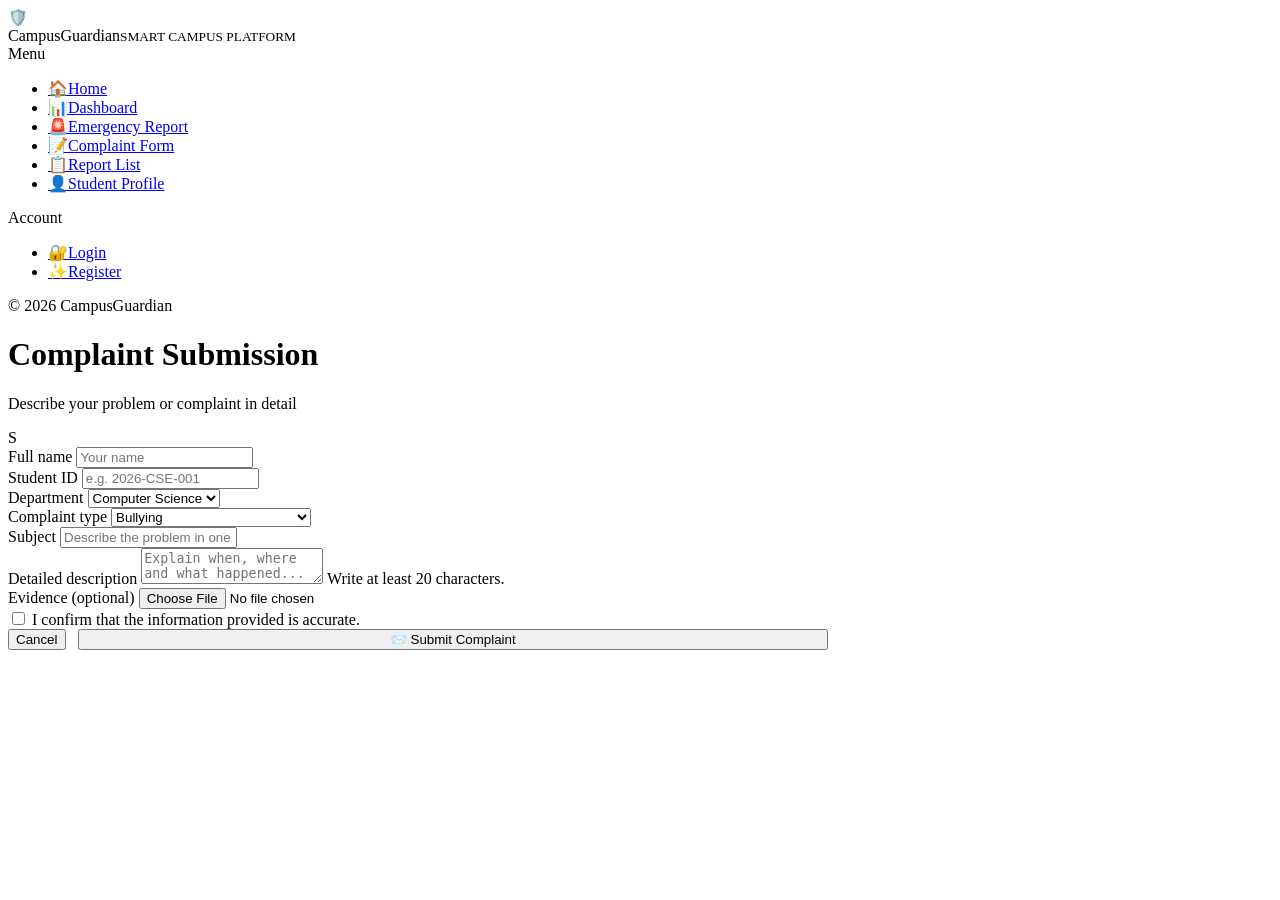
==== complaint.html @ 99ce3f6b "Upload complaint.html" ====
<!DOCTYPE html>
<html lang="en">
<head>
  <meta charset="UTF-8">
  <meta name="viewport" content="width=device-width, initial-scale=1.0">
  <title>Complaint Form | CampusGuardian</title>
  <link rel="stylesheet" href="css/style.css">
</head>
<body>
<div class="app">

  <aside class="sidebar">
    <div class="brand">
      <div class="brand-logo">🛡️</div>
      <div class="brand-name">CampusGuardian<small>SMART CAMPUS PLATFORM</small></div>
    </div>
    <div class="nav-label">Menu</div>
    <ul class="nav">
      <li><a href="index.html"><span class="ico">🏠</span>Home</a></li>
      <li><a href="dashboard.html"><span class="ico">📊</span>Dashboard</a></li>
      <li><a href="emergency.html"><span class="ico">🚨</span>Emergency Report</a></li>
      <li><a href="complaint.html" class="active"><span class="ico">📝</span>Complaint Form</a></li>
      <li><a href="reports.html"><span class="ico">📋</span>Report List</a></li>
      <li><a href="profile.html"><span class="ico">👤</span>Student Profile</a></li>
    </ul>
    <div class="nav-label">Account</div>
    <ul class="nav">
      <li><a href="login.html"><span class="ico">🔐</span>Login</a></li>
      <li><a href="register.html"><span class="ico">✨</span>Register</a></li>
    </ul>
    <div class="sidebar-footer">© 2026 CampusGuardian</div>
  </aside>

  <main class="main">
    <div class="topbar">
      <div>
        <h1>Complaint Submission</h1>
        <p>Describe your problem or complaint in detail</p>
      </div>
      <div class="actions">
        <div class="avatar">S</div>
      </div>
    </div>

    <div class="card" style="max-width:820px">
      <form onsubmit="return false;">
        <div class="form-row">
          <div class="form-group">
            <label>Full name</label>
            <input type="text" class="form-control" placeholder="Your name">
          </div>
          <div class="form-group">
            <label>Student ID</label>
            <input type="text" class="form-control" placeholder="e.g. 2026-CSE-001">
          </div>
        </div>

        <div class="form-row">
          <div class="form-group">
            <label>Department</label>
            <select class="form-control">
              <option>Computer Science</option>
              <option>Business</option>
              <option>Law</option>
              <option>Nursing</option>
            </select>
          </div>
          <div class="form-group">
            <label>Complaint type</label>
            <select class="form-control">
              <option>Bullying</option>
              <option>Vandalism</option>
              <option>Facilities (water/electricity/lab)</option>
              <option>Harassment</option>
              <option>Other</option>
            </select>
          </div>
        </div>

        <div class="form-group">
          <label>Subject</label>
          <input type="text" class="form-control" placeholder="Describe the problem in one line">
        </div>

        <div class="form-group">
          <label>Detailed description</label>
          <textarea class="form-control" placeholder="Explain when, where and what happened..."></textarea>
          <span class="hint">Write at least 20 characters.</span>
        </div>

        <div class="form-group">
          <label>Evidence (optional)</label>
          <input type="file" class="form-control">
        </div>

        <label class="check" style="margin-bottom:20px"><input type="checkbox"> I confirm that the information provided is accurate.</label>

        <div style="display:flex; gap:12px">
          <button type="reset" class="btn btn-ghost">Cancel</button>
          <button type="submit" class="btn btn-primary" style="flex:1">📨 Submit Complaint</button>
        </div>
      </form>
    </div>
  </main>
</div>
</body>
</html>
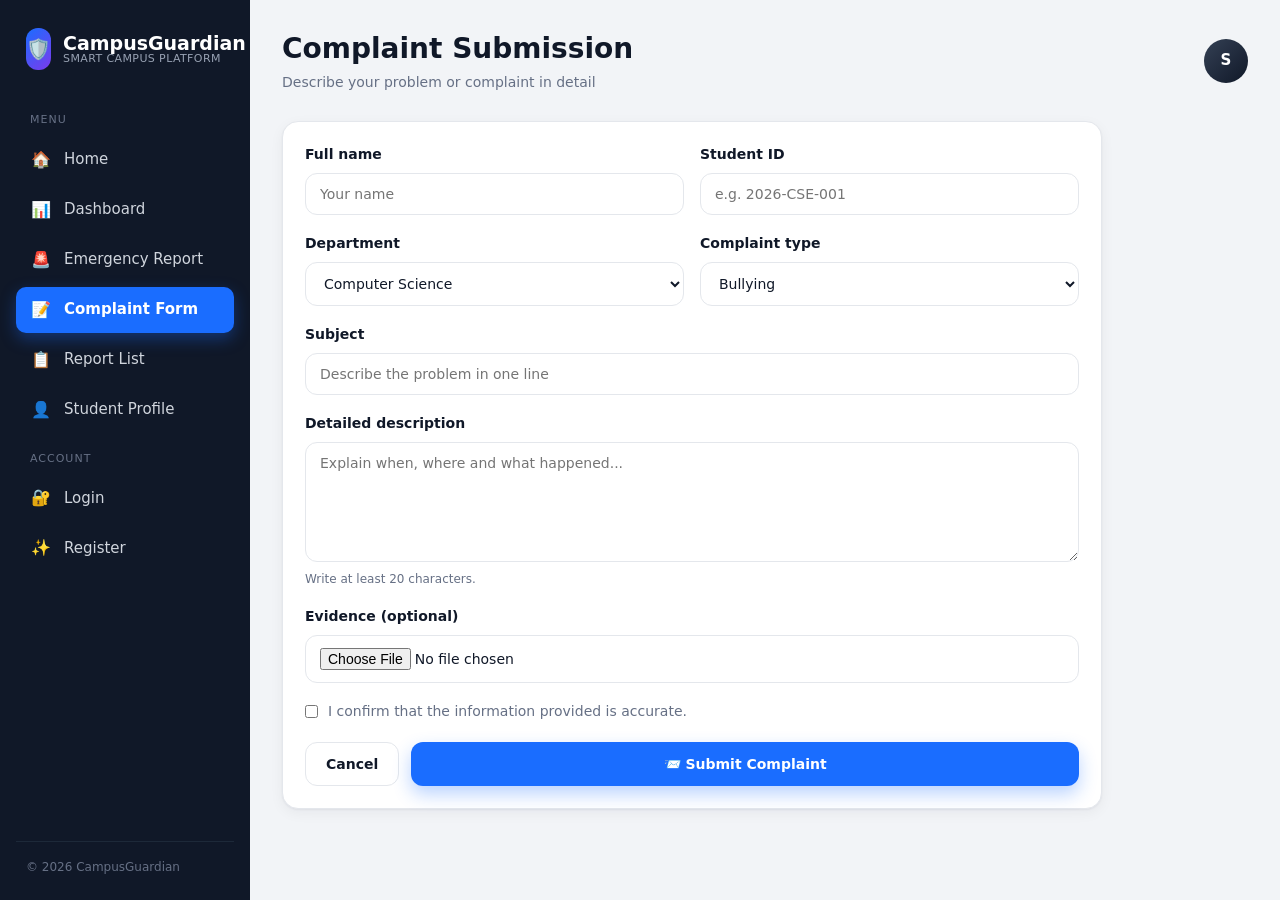
==== commit 0c31c1bf: "Add JavaScript: highlight current sidebar page" ====
--- a/complaint.html
+++ b/complaint.html
@@ -103,5 +103,6 @@
     </div>
   </main>
 </div>
+<script src="js/main.js"></script>
 </body>
 </html>
--- a/css/style.css
+++ b/css/style.css
@@ -0,0 +1,385 @@
+/* CampusGuardian - Static UI Stylesheet */
+
+:root {
+  --sidebar: #101828;
+  --sidebar-hover: #1d2939;
+  --primary: #1a6dff;
+  --primary-dark: #0f56d6;
+  --primary-soft: #e8f0ff;
+  --bg: #f2f4f7;
+  --card: #ffffff;
+  --text: #101828;
+  --muted: #667085;
+  --border: #e4e7ec;
+  --red: #e53935;
+  --red-soft: #fdecec;
+  --green: #16a34a;
+  --green-soft: #e8f8ee;
+  --yellow: #f5b800;
+  --yellow-soft: #fff7d6;
+  --radius: 16px;
+  --shadow: 0 1px 2px rgba(16, 24, 40, .05), 0 4px 14px rgba(16, 24, 40, .05);
+}
+
+* { box-sizing: border-box; margin: 0; padding: 0; }
+
+body {
+  font-family: 'Segoe UI', system-ui, -apple-system, sans-serif;
+  background: var(--bg);
+  color: var(--text);
+  font-size: 15px;
+  line-height: 1.5;
+}
+
+a { color: inherit; text-decoration: none; }
+button, input, select, textarea { font-family: inherit; font-size: 14px; }
+
+/* ---------- Layout ---------- */
+.app { display: flex; min-height: 100vh; }
+
+.sidebar {
+  width: 250px;
+  background: var(--sidebar);
+  color: #fff;
+  padding: 24px 16px;
+  position: fixed;
+  top: 0; bottom: 0; left: 0;
+  display: flex;
+  flex-direction: column;
+  overflow-y: auto;
+}
+
+.main {
+  margin-left: 250px;
+  flex: 1;
+  padding: 28px 32px;
+  min-width: 0;
+}
+
+/* ---------- Brand ---------- */
+.brand { display: flex; align-items: center; gap: 12px; padding: 4px 10px 24px; }
+.brand-logo {
+  width: 42px; height: 42px; border-radius: 12px;
+  background: linear-gradient(135deg, var(--primary), #7c3aed);
+  display: grid; place-items: center; font-size: 20px;
+}
+.brand-name { font-size: 19px; font-weight: 800; line-height: 1.1; }
+.brand-name small { display: block; font-size: 11px; font-weight: 500; color: #98a2b3; letter-spacing: .4px; }
+
+/* ---------- Sidebar nav ---------- */
+.nav-label {
+  font-size: 11px; text-transform: uppercase; letter-spacing: 1px;
+  color: #667085; padding: 18px 14px 8px;
+}
+.nav { list-style: none; display: flex; flex-direction: column; gap: 4px; }
+.nav a {
+  display: flex; align-items: center; gap: 12px;
+  padding: 11px 14px; border-radius: 10px;
+  color: #d0d5dd; font-weight: 500; transition: .2s;
+}
+.nav a:hover { background: var(--sidebar-hover); color: #fff; }
+.nav a.active {
+  background: var(--primary); color: #fff; font-weight: 600;
+  box-shadow: 0 6px 16px rgba(26, 109, 255, .35);
+}
+.nav .ico { width: 22px; text-align: center; font-size: 16px; }
+
+.sidebar-footer {
+  margin-top: auto; padding: 16px 10px 0;
+  font-size: 12px; color: #667085;
+  border-top: 1px solid var(--sidebar-hover);
+}
+
+/* ---------- Topbar ---------- */
+.topbar {
+  display: flex; align-items: center; justify-content: space-between;
+  gap: 16px; margin-bottom: 28px; flex-wrap: wrap;
+}
+.topbar h1 { font-size: 28px; font-weight: 800; }
+.topbar p { color: var(--muted); font-size: 14px; margin-top: 2px; }
+.topbar .actions { display: flex; align-items: center; gap: 12px; }
+
+.search {
+  display: flex; align-items: center; gap: 10px;
+  background: #fff; border: 1px solid var(--border);
+  border-radius: 12px; padding: 0 16px; height: 44px; width: 300px;
+  color: var(--muted);
+}
+.search input { border: 0; outline: 0; background: transparent; width: 100%; color: var(--text); }
+
+.icon-btn {
+  position: relative; width: 44px; height: 44px; border-radius: 12px;
+  background: #fff; border: 1px solid var(--border);
+  display: grid; place-items: center; font-size: 18px; cursor: pointer;
+}
+.icon-btn .dot {
+  position: absolute; top: 9px; right: 10px;
+  width: 9px; height: 9px; border-radius: 50%;
+  background: var(--red); border: 2px solid #fff;
+}
+
+.avatar {
+  width: 44px; height: 44px; border-radius: 50%;
+  background: linear-gradient(135deg, #344054, #101828);
+  color: #fff; display: grid; place-items: center;
+  font-weight: 700; font-size: 15px;
+}
+
+/* ---------- Grid helpers ---------- */
+.grid { display: grid; gap: 20px; }
+.grid-4 { grid-template-columns: repeat(4, 1fr); }
+.grid-3 { grid-template-columns: repeat(3, 1fr); }
+.grid-2 { grid-template-columns: 2fr 1fr; }
+.grid-2-even { grid-template-columns: 1fr 1fr; }
+.section { margin-top: 20px; }
+
+/* ---------- Card ---------- */
+.card {
+  background: var(--card); border: 1px solid var(--border);
+  border-radius: var(--radius); box-shadow: var(--shadow); padding: 22px;
+}
+.card-head {
+  display: flex; align-items: center; justify-content: space-between;
+  gap: 12px; margin-bottom: 16px;
+}
+.card-head h3 { font-size: 17px; font-weight: 700; }
+.card-head p { color: var(--muted); font-size: 13px; }
+.card-link { color: var(--primary); font-size: 13px; font-weight: 600; }
+
+/* ---------- Stat card ---------- */
+.stat-top { display: flex; align-items: center; justify-content: space-between; margin-bottom: 14px; }
+.stat-icon {
+  width: 44px; height: 44px; border-radius: 12px;
+  background: var(--primary-soft); display: grid; place-items: center; font-size: 20px;
+}
+.stat-label { color: var(--muted); font-size: 14px; font-weight: 500; }
+.stat-value { font-size: 30px; font-weight: 800; letter-spacing: -.5px; }
+.stat-foot { color: var(--muted); font-size: 13px; margin-top: 6px; }
+
+/* ---------- Pills & status ---------- */
+.pill {
+  display: inline-flex; align-items: center; gap: 4px;
+  padding: 4px 10px; border-radius: 999px;
+  font-size: 12px; font-weight: 700; border: 1px solid transparent;
+}
+.pill.up { color: var(--green); background: var(--green-soft); border-color: #bbf7d0; }
+.pill.down { color: var(--red); background: var(--red-soft); border-color: #fecaca; }
+.pill.info { color: var(--primary); background: var(--primary-soft); border-color: #bfdbfe; }
+
+.status { font-size: 12px; font-weight: 700; padding: 4px 10px; border-radius: 8px; white-space: nowrap; }
+.status.open { background: var(--red-soft); color: var(--red); }
+.status.progress { background: var(--yellow-soft); color: #9a6700; }
+.status.resolved { background: var(--green-soft); color: var(--green); }
+
+/* ---------- Buttons ---------- */
+.btn {
+  display: inline-flex; align-items: center; justify-content: center; gap: 8px;
+  height: 44px; padding: 0 20px; border-radius: 12px; border: 0;
+  font-weight: 700; cursor: pointer; transition: .2s; text-decoration: none;
+}
+.btn-primary { background: var(--primary); color: #fff; box-shadow: 0 8px 18px rgba(26, 109, 255, .3); }
+.btn-primary:hover { background: var(--primary-dark); }
+.btn-danger { background: var(--red); color: #fff; box-shadow: 0 8px 18px rgba(229, 57, 53, .3); }
+.btn-danger:hover { background: #c62828; }
+.btn-ghost { background: #fff; color: var(--text); border: 1px solid var(--border); }
+.btn-block { width: 100%; }
+
+/* ---------- Bar chart (CSS only) ---------- */
+.bars { display: flex; align-items: flex-end; justify-content: space-between; gap: 12px; height: 230px; padding-top: 10px; }
+.bar-group { flex: 1; display: flex; flex-direction: column; align-items: center; gap: 8px; height: 100%; justify-content: flex-end; }
+.bar-wrap { display: flex; align-items: flex-end; gap: 6px; height: 100%; }
+.bar { width: 14px; border-radius: 8px; }
+.bar.blue { background: var(--primary); }
+.bar.green { background: var(--green); }
+.bar-day { font-size: 12px; color: var(--muted); }
+.bar-day.active { color: var(--primary); font-weight: 700; }
+
+/* ---------- Donut (CSS only) ---------- */
+.donut-wrap { display: flex; align-items: center; gap: 28px; flex-wrap: wrap; }
+.donut {
+  width: 180px; height: 180px; border-radius: 50%; flex-shrink: 0;
+  display: grid; place-items: center;
+}
+.donut-inner {
+  width: 120px; height: 120px; border-radius: 50%; background: #fff;
+  display: grid; place-items: center; text-align: center;
+}
+.donut-inner b { font-size: 24px; display: block; }
+.donut-inner span { font-size: 12px; color: var(--muted); }
+.legend { display: flex; flex-direction: column; gap: 12px; flex: 1; min-width: 160px; }
+.legend-item { display: flex; align-items: center; justify-content: space-between; font-size: 14px; }
+.legend-item .l { display: flex; align-items: center; gap: 10px; }
+.dot-color { width: 10px; height: 10px; border-radius: 50%; }
+
+/* ---------- Lists ---------- */
+.list { display: flex; flex-direction: column; }
+.list-item {
+  display: flex; align-items: center; justify-content: space-between; gap: 14px;
+  padding: 14px 0; border-bottom: 1px solid var(--border);
+}
+.list-item:last-child { border-bottom: 0; }
+.list-main { display: flex; align-items: center; gap: 12px; min-width: 0; }
+.list-icon {
+  width: 40px; height: 40px; border-radius: 12px; flex-shrink: 0;
+  display: grid; place-items: center; font-size: 18px;
+}
+.list-title { font-weight: 600; }
+.list-sub { color: var(--muted); font-size: 13px; }
+.muted-time { color: var(--muted); font-size: 12px; white-space: nowrap; }
+
+/* ---------- Table ---------- */
+.table-wrap { overflow-x: auto; }
+.table { width: 100%; border-collapse: collapse; }
+.table th {
+  text-align: left; font-size: 12px; text-transform: uppercase; letter-spacing: .5px;
+  color: var(--muted); padding: 12px 14px; background: #f9fafb; border-bottom: 1px solid var(--border);
+}
+.table td { padding: 14px; border-bottom: 1px solid var(--border); font-size: 14px; }
+.table tr:last-child td { border-bottom: 0; }
+
+/* ---------- Forms ---------- */
+.form-group { display: flex; flex-direction: column; gap: 8px; margin-bottom: 18px; }
+.form-group label { font-weight: 600; font-size: 14px; }
+.form-control {
+  width: 100%; padding: 12px 14px; border-radius: 12px;
+  border: 1px solid var(--border); background: #fff; outline: none; color: var(--text);
+}
+.form-control:focus { border-color: var(--primary); box-shadow: 0 0 0 4px var(--primary-soft); }
+textarea.form-control { min-height: 120px; resize: vertical; }
+.form-row { display: grid; grid-template-columns: 1fr 1fr; gap: 16px; }
+.hint { color: var(--muted); font-size: 12px; }
+.check { display: flex; align-items: center; gap: 10px; font-size: 14px; color: var(--muted); }
+
+/* ---------- Emergency ---------- */
+.emergency-hero {
+  background: linear-gradient(135deg, #e53935, #b71c1c);
+  color: #fff; border-radius: var(--radius); padding: 28px;
+  display: flex; align-items: center; justify-content: space-between; gap: 20px;
+  box-shadow: 0 14px 30px rgba(229, 57, 53, .3);
+}
+.emergency-hero h2 { font-size: 24px; font-weight: 800; }
+.emergency-hero p { opacity: .9; margin-top: 4px; }
+.bell-big { font-size: 64px; }
+
+.type-grid { display: grid; grid-template-columns: repeat(3, 1fr); gap: 14px; }
+.type-card {
+  border: 1px solid var(--border); border-radius: 14px; padding: 18px;
+  background: #fff; cursor: pointer; text-align: left; transition: .2s;
+}
+.type-card:hover { border-color: var(--primary); }
+.type-card.selected { border: 2px solid var(--primary); background: var(--primary-soft); }
+.type-card .t-icon { font-size: 26px; margin-bottom: 8px; }
+.type-card b { display: block; font-size: 15px; }
+.type-card span { color: var(--muted); font-size: 13px; }
+
+/* ---------- Profile ---------- */
+.profile-head { display: flex; align-items: center; gap: 18px; }
+.profile-head .avatar { width: 72px; height: 72px; font-size: 24px; }
+.profile-head h2 { font-size: 22px; }
+.info-row { display: flex; justify-content: space-between; padding: 12px 0; border-bottom: 1px solid var(--border); font-size: 14px; }
+.info-row:last-child { border-bottom: 0; }
+.info-row span { color: var(--muted); }
+
+/* ---------- Auth pages ---------- */
+.auth-page {
+  min-height: 100vh; display: grid; place-items: center; padding: 32px;
+  background: linear-gradient(135deg, #101828 0%, #1a6dff 100%);
+}
+.auth-card {
+  background: #fff; border-radius: 20px; padding: 36px;
+  width: 100%; max-width: 440px; box-shadow: 0 20px 50px rgba(0, 0, 0, .2);
+}
+.auth-brand { display: flex; align-items: center; gap: 12px; margin-bottom: 22px; }
+.auth-card h2 { font-size: 26px; font-weight: 800; margin-bottom: 4px; }
+.auth-card > p { color: var(--muted); margin-bottom: 26px; font-size: 14px; }
+.auth-foot { text-align: center; font-size: 14px; color: var(--muted); margin-top: 16px; }
+.auth-foot a { color: var(--primary); font-weight: 700; }
+
+/* ---------- Home: safety panels ---------- */
+.safety-grid { display: grid; grid-template-columns: repeat(3, 1fr); gap: 20px; }
+.panic-btn {
+  background: var(--red); color: #fff; border: 0; border-radius: 12px;
+  padding: 0 18px; height: 44px; font-weight: 700; cursor: pointer;
+  display: inline-flex; align-items: center; gap: 8px;
+  box-shadow: 0 8px 18px rgba(229, 57, 53, .3);
+}
+.map-placeholder {
+  height: 160px; border-radius: 12px; margin-top: 14px;
+  background: repeating-linear-gradient(45deg, #eef4ff, #eef4ff 12px, #f8fbff 12px, #f8fbff 24px);
+  display: grid; place-items: center; font-size: 42px; color: var(--primary);
+}
+/* ---------- 3D campus illustration (CSS only) ---------- */
+.campus-3d {
+  position: relative; height: 300px; margin-top: 14px; border-radius: 14px;
+  background: linear-gradient(180deg, #dbeafe 0%, #f5f9ff 100%);
+  perspective: 800px; overflow: hidden;
+  display: grid; place-items: center;
+}
+.campus-title {
+  position: absolute; top: 12px; left: 14px; z-index: 2;
+  font-size: 13px; font-weight: 700; color: var(--text);
+  background: rgba(255, 255, 255, .85); padding: 4px 10px; border-radius: 8px;
+}
+.campus-plane {
+  position: relative; width: 300px; height: 220px;
+  transform: rotateX(55deg) rotateZ(-35deg);
+  transform-style: preserve-3d;
+  transition: transform .6s ease;
+}
+.campus-plane:hover { transform: rotateX(45deg) rotateZ(-25deg); }
+
+.campus-ground {
+  position: absolute; inset: 0; border-radius: 16px;
+  background: #cfe9cf;
+  box-shadow: 0 6px 0 #9cc79c, 0 12px 0 #7fb07f;
+}
+.campus-road { position: absolute; background: #d9dde3; border-radius: 4px; }
+.road-h { left: 0; right: 0; top: 100px; height: 14px; }
+.road-v { top: 0; bottom: 0; left: 140px; width: 14px; }
+
+/* buildings: flat roof tile + stacked box-shadow walls = 3D height */
+.b {
+  position: absolute; border-radius: 3px; background: var(--roof);
+  box-shadow:
+    0 2px 0 var(--wall), 0 4px 0 var(--wall), 0 6px 0 var(--wall),
+    0 8px 0 var(--wall), 0 10px 0 var(--wall), 0 12px 0 var(--wall-dark),
+    0 14px 0 var(--wall-dark), 0 16px 0 var(--wall-dark);
+}
+.academic { left: 30px;  top: 30px;  width: 90px; height: 60px; --roof: #ffffff; --wall: #d6dbe3; --wall-dark: #aeb6c2; }
+.library  { left: 170px; top: 25px;  width: 70px; height: 50px; --roof: #ffe2b8; --wall: #f2b97a; --wall-dark: #d99a55; }
+.admin    { left: 30px;  top: 130px; width: 70px; height: 60px; --roof: #cfe0ff; --wall: #8fb3f0; --wall-dark: #6b93d6; }
+.hostel   { left: 180px; top: 150px; width: 90px; height: 50px; --roof: #ffd6e0; --wall: #f3a6b8; --wall-dark: #d97e93; }
+.medical  { left: 255px; top: 25px;  width: 40px; height: 50px; --roof: #ffd4d4; --wall: #f08a8a; --wall-dark: #d36262; }
+
+/* trees */
+.tree {
+  position: absolute; width: 14px; height: 14px; border-radius: 50%;
+  background: #5fb36a;
+  box-shadow: 0 3px 0 #3e8a4c, 0 5px 0 #2f6e3b;
+}
+
+/* main gate */
+.gate {
+  position: absolute; left: 120px; top: 212px; width: 44px; height: 8px;
+  background: #334155; border-radius: 3px;
+}
+
+.campus-legend { display: flex; flex-wrap: wrap; gap: 8px; margin-top: 14px; }
+.campus-legend span {
+  font-size: 12px; font-weight: 600; padding: 6px 10px;
+  border-radius: 999px; background: var(--primary-soft); color: var(--primary);
+}
+
+/* ---------- Responsive ---------- */
+@media (max-width: 1100px) {
+  .grid-4 { grid-template-columns: repeat(2, 1fr); }
+  .grid-3, .grid-2, .grid-2-even, .safety-grid { grid-template-columns: 1fr; }
+  .type-grid { grid-template-columns: repeat(2, 1fr); }
+}
+@media (max-width: 760px) {
+  .sidebar { position: static; width: 100%; }
+  .main { margin-left: 0; padding: 20px; }
+  .app { flex-direction: column; }
+  .grid-4, .form-row, .type-grid { grid-template-columns: 1fr; }
+  .search { width: 100%; }
+}
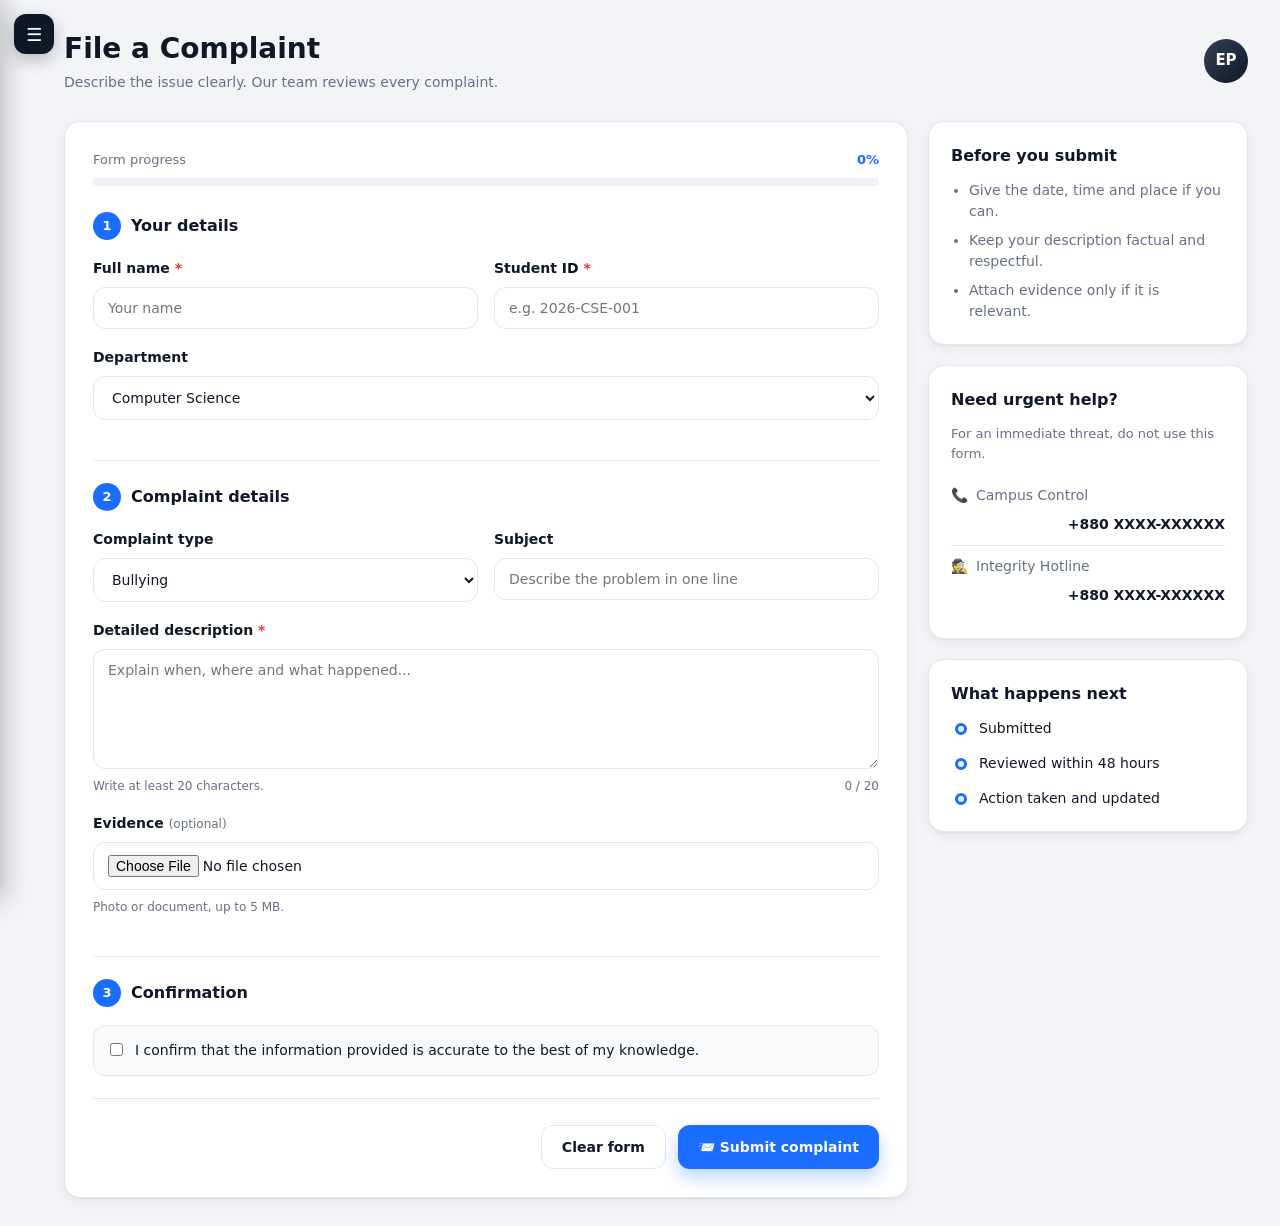
==== commit 70604d19: "update complain.html" ====
--- a/complaint.html
+++ b/complaint.html
@@ -34,72 +34,135 @@
   <main class="main">
     <div class="topbar">
       <div>
-        <h1>Complaint Submission</h1>
-        <p>Describe your problem or complaint in detail</p>
+        <h1>File a Complaint</h1>
+        <p>Describe the issue clearly. Our team reviews every complaint.</p>
       </div>
       <div class="actions">
-        <div class="avatar">S</div>
+        <div class="avatar">EP</div>
       </div>
     </div>
 
-    <div class="card" style="max-width:820px">
-      <form onsubmit="return false;">
-        <div class="form-row">
-          <div class="form-group">
-            <label>Full name</label>
-            <input type="text" class="form-control" placeholder="Your name">
+    <div class="complaint-layout">
+
+      <!-- Left: form -->
+      <div class="card">
+        <!-- Progress -->
+        <div class="progress-wrap">
+          <div class="progress-head">
+            <span>Form progress</span>
+            <b id="progressText">0%</b>
           </div>
-          <div class="form-group">
-            <label>Student ID</label>
-            <input type="text" class="form-control" placeholder="e.g. 2026-CSE-001">
+          <div class="progress-bar"><div class="progress-fill" id="progressFill"></div></div>
+        </div>
+
+        <form onsubmit="return false;" class="section-form">
+
+          <!-- Section 1 -->
+          <div class="form-section">
+            <div class="section-title"><span class="step-num">1</span> Your details</div>
+            <div class="form-row">
+              <div class="form-group">
+                <label>Full name <span class="req">*</span></label>
+                <input type="text" class="form-control" placeholder="Your name">
+              </div>
+              <div class="form-group">
+                <label>Student ID <span class="req">*</span></label>
+                <input type="text" class="form-control" placeholder="e.g. 2026-CSE-001">
+              </div>
+            </div>
+            <div class="form-group">
+              <label>Department</label>
+              <select class="form-control">
+                <option>Computer Science</option>
+                <option>Pharmacy</option>
+                <option>Business</option>
+                <option>Law</option>
+                <option>English</option>
+                <option>Jurnalism</option>
+              </select>
+            </div>
+          </div>
+
+          <!-- Section 2 -->
+          <div class="form-section">
+            <div class="section-title"><span class="step-num">2</span> Complaint details</div>
+            <div class="form-row">
+              <div class="form-group">
+                <label>Complaint type</label>
+                <select class="form-control">
+                  <option>Bullying</option>
+                  <option>Vandalism</option>
+                  <option>Facilities (water/electricity/lab)</option>
+                  <option>Harassment</option>
+                  <option>Other</option>
+                </select>
+              </div>
+              <div class="form-group">
+                <label>Subject</label>
+                <input type="text" class="form-control" placeholder="Describe the problem in one line">
+              </div>
+            </div>
+
+            <div class="form-group">
+              <label>Detailed description <span class="req">*</span></label>
+              <textarea class="form-control" placeholder="Explain when, where and what happened..."></textarea>
+              <div class="hint-row">
+                <span class="hint">Write at least 20 characters.</span>
+                <span class="hint" id="charCount">0 / 20</span>
+              </div>
+            </div>
+
+            <div class="form-group">
+              <label>Evidence <span class="opt">(optional)</span></label>
+              <input type="file" class="form-control">
+              <span class="hint">Photo or document, up to 5 MB.</span>
+            </div>
+          </div>
+
+          <!-- Section 3 -->
+          <div class="form-section">
+            <div class="section-title"><span class="step-num">3</span> Confirmation</div>
+            <label class="confirm-box">
+              <input type="checkbox">
+              <span>I confirm that the information provided is accurate to the best of my knowledge.</span>
+            </label>
+          </div>
+
+          <div class="form-actions">
+            <button type="reset" class="btn btn-ghost">Clear form</button>
+            <button type="submit" class="btn btn-primary">📨 Submit complaint</button>
+          </div>
+        </form>
+      </div>
+
+      <!-- Right: help -->
+      <aside class="help-col">
+        <div class="card">
+          <h3 class="help-title">Before you submit</h3>
+          <ul class="tip-list">
+            <li>Give the date, time and place if you can.</li>
+            <li>Keep your description factual and respectful.</li>
+            <li>Attach evidence only if it is relevant.</li>
+          </ul>
+        </div>
+
+        <div class="card" style="margin-top:20px">
+          <h3 class="help-title">Need urgent help?</h3>
+          <p class="list-sub" style="margin-bottom:12px">For an immediate threat, do not use this form.</p>
+          <div class="contact-row">📞 <span>Campus Control</span><b>+880 XXXX-XXXXXX</b></div>
+          <div class="contact-row">🕵️ <span>Integrity Hotline</span><b>+880 XXXX-XXXXXX</b></div>
+        </div>
+
+        <div class="card" style="margin-top:20px">
+          <h3 class="help-title">What happens next</h3>
+          <div class="timeline">
+            <div class="tl-item"><span class="tl-dot"></span>Submitted</div>
+            <div class="tl-item"><span class="tl-dot"></span>Reviewed within 48 hours</div>
+            <div class="tl-item"><span class="tl-dot"></span>Action taken and updated</div>
           </div>
         </div>
+      </aside>
 
-        <div class="form-row">
-          <div class="form-group">
-            <label>Department</label>
-            <select class="form-control">
-              <option>Computer Science</option>
-              <option>Business</option>
-              <option>Law</option>
-              <option>Nursing</option>
-            </select>
-          </div>
-          <div class="form-group">
-            <label>Complaint type</label>
-            <select class="form-control">
-              <option>Bullying</option>
-              <option>Vandalism</option>
-              <option>Facilities (water/electricity/lab)</option>
-              <option>Harassment</option>
-              <option>Other</option>
-            </select>
-          </div>
-        </div>
-
-        <div class="form-group">
-          <label>Subject</label>
-          <input type="text" class="form-control" placeholder="Describe the problem in one line">
-        </div>
-
-        <div class="form-group">
-          <label>Detailed description</label>
-          <textarea class="form-control" placeholder="Explain when, where and what happened..."></textarea>
-          <span class="hint">Write at least 20 characters.</span>
-        </div>
-
-        <div class="form-group">
-          <label>Evidence (optional)</label>
-          <input type="file" class="form-control">
-        </div>
-
-        <label class="check" style="margin-bottom:20px"><input type="checkbox"> I confirm that the information provided is accurate.</label>
-
-        <div style="display:flex; gap:12px">
-          <button type="reset" class="btn btn-ghost">Cancel</button>
-          <button type="submit" class="btn btn-primary" style="flex:1">📨 Submit Complaint</button>
-        </div>
-      </form>
     </div>
   </main>
 </div>
--- a/css/style.css
+++ b/css/style.css
@@ -369,6 +369,52 @@
   font-size: 12px; font-weight: 600; padding: 6px 10px;
   border-radius: 999px; background: var(--primary-soft); color: var(--primary);
 }
+/* ---------- Panic popup ---------- */
+.panic-overlay {
+  position: fixed; inset: 0; background: rgba(16, 24, 40, .55);
+  display: none; align-items: center; justify-content: center; z-index: 999;
+}
+.panic-overlay.show { display: flex; }
+.panic-modal {
+  background: #fff; border-radius: 18px; padding: 30px; width: 90%; max-width: 380px;
+  text-align: center; box-shadow: 0 20px 50px rgba(0, 0, 0, .25);
+}
+.panic-icon { font-size: 48px; margin-bottom: 8px; }
+.panic-modal h2 { font-size: 22px; font-weight: 800; margin-bottom: 6px; }
+.panic-modal p { color: var(--muted); font-size: 14px; margin-bottom: 22px; }
+.panic-actions { display: flex; gap: 12px; }
+.panic-actions .btn { flex: 1; }
+
+/* ---------- Field error ---------- */
+.field-error {
+  color: var(--red); font-size: 12px; font-weight: 600; margin-top: 4px;
+}
+
+/* ---------- Filter chips ---------- */
+.chip {
+  border: 1px solid var(--border); background: #fff; color: var(--text);
+  padding: 8px 14px; border-radius: 999px; font-weight: 600; cursor: pointer;
+}
+.chip.active { background: var(--primary); color: #fff; border-color: var(--primary); }
+.table tr.hidden { display: none; }
+
+
+/* ---------- Auth messages ---------- */
+.auth-msg {
+  padding: 10px 14px; border-radius: 10px; font-size: 14px; font-weight: 600; margin-bottom: 16px;
+}
+.auth-msg.ok { background: var(--green-soft); color: var(--green); }
+.auth-msg.err { background: var(--red-soft); color: var(--red); }
+
+/* ---------- Building info ---------- */
+.building-info {
+  margin-top: 12px; padding: 12px 14px; border-radius: 12px;
+  background: var(--primary-soft); font-size: 14px;
+}
+.building-info b { display: block; margin-bottom: 4px; color: var(--primary); }
+.building-info p { color: var(--muted); }
+
+.b.picked { filter: brightness(1.15); }
 
 /* ---------- Responsive ---------- */
 @media (max-width: 1100px) {
@@ -382,4 +428,189 @@
   .app { flex-direction: column; }
   .grid-4, .form-row, .type-grid { grid-template-columns: 1fr; }
   .search { width: 100%; }
+}
+/* =========================================
+   Hover sidebar: hidden by default, opens on hover
+   ========================================= */
+.sidebar {
+  width: 250px;
+  transform: translateX(-100%);
+  transition: transform .3s ease;
+  z-index: 1000;
+  box-shadow: 4px 0 24px rgba(0, 0, 0, .25);
+  position: fixed;
+}
+.sidebar.open { transform: translateX(0); }
+
+.main { margin-left: 0; padding-left: 64px; }
+
+.menu-edge {
+  position: fixed; top: 0; bottom: 0; left: 0; width: 14px; z-index: 999;
+}
+
+
+.menu-icon {
+  position: fixed; top: 14px; left: 14px; z-index: 998;
+  width: 40px; height: 40px; border-radius: 12px; border: 0;
+  background: var(--sidebar); color: #fff; font-size: 18px; cursor: pointer;
+  display: grid; place-items: center;
+  box-shadow: 0 6px 16px rgba(16, 24, 40, .25);
+  transition: opacity .2s;
+}
+.menu-icon.hide { opacity: 0; pointer-events: none; }
+/* =========================================
+   Hover sidebar: hidden by default, opens on hover
+   ========================================= */
+.sidebar {
+  width: 250px;
+  transform: translateX(-100%);
+  transition: transform .3s ease;
+  z-index: 1000;
+  box-shadow: 4px 0 24px rgba(0, 0, 0, .25);
+  position: fixed;
+}
+.sidebar.open { transform: translateX(0); }
+
+.main { margin-left: 0; padding-left: 64px; }
+
+.menu-edge {
+  position: fixed; top: 0; bottom: 0; left: 0; width: 14px; z-index: 999;
+}
+
+.menu-icon {
+  position: fixed; top: 14px; left: 14px; z-index: 998;
+  width: 40px; height: 40px; border-radius: 12px; border: 0;
+  background: var(--sidebar); color: #fff; font-size: 18px; cursor: pointer;
+  display: grid; place-items: center;
+  box-shadow: 0 6px 16px rgba(16, 24, 40, .25);
+  transition: opacity .2s;
+}
+.menu-icon.hide { opacity: 0; pointer-events: none; }
+/* =========================================
+   Profile page
+   ========================================= */
+.profile-banner { padding: 0; overflow: hidden; }
+.banner-bg {
+  height: 120px;
+  background: linear-gradient(135deg, #1a6dff, #7c3aed);
+}
+.banner-body {
+  display: flex; align-items: flex-end; gap: 20px; flex-wrap: wrap;
+  padding: 0 26px 22px; margin-top: -40px;
+}
+.avatar.big {
+  width: 84px; height: 84px; font-size: 28px;
+  border: 4px solid #fff; box-shadow: var(--shadow);
+}
+.banner-info { flex: 1; min-width: 200px; }
+.banner-info h2 { font-size: 24px; font-weight: 800; }
+.banner-info .pill { margin-top: 6px; }
+.banner-stats { display: flex; gap: 26px; }
+.banner-stats div { text-align: center; }
+.banner-stats .stat-value { font-size: 22px; }
+.banner-stats .green { color: var(--green); }
+.banner-stats .red { color: var(--red); }
+.banner-stats span { font-size: 12px; color: var(--muted); }
+
+/* Tabs */
+.tabs { display: flex; gap: 8px; border-bottom: 1px solid var(--border); }
+.tab {
+  background: none; border: 0; padding: 12px 16px; cursor: pointer;
+  font-weight: 600; color: var(--muted); border-bottom: 3px solid transparent;
+}
+.tab.active { color: var(--primary); border-bottom-color: var(--primary); }
+.tab-panel { display: none; margin-top: 20px; }
+.tab-panel.active { display: block; }
+
+/* Privacy masking */
+.masked { filter: blur(5px); user-select: none; transition: filter .2s; }
+.masked.show { filter: none; user-select: text; }
+
+/* Edit modal */
+.modal-overlay {
+  position: fixed; inset: 0; background: rgba(16, 24, 40, .55);
+  display: none; align-items: center; justify-content: center; z-index: 1100;
+}
+.modal-overlay.show { display: flex; }
+.modal-box {
+  background: #fff; border-radius: 18px; padding: 28px;
+  width: 92%; max-width: 440px; box-shadow: 0 20px 50px rgba(0, 0, 0, .25);
+}
+.modal-box h2 { font-size: 22px; font-weight: 800; }
+.modal-actions { display: flex; gap: 12px; margin-top: 8px; }
+.modal-actions .btn { flex: 1; }
+
+@media print {
+  .sidebar, .menu-icon, .menu-edge, .topbar .actions, .tabs, .modal-overlay { display: none !important; }
+  .main { padding: 0 !important; }
+}
+/* =========================================
+   Complaint page
+   ========================================= */
+.complaint-layout {
+  display: grid; grid-template-columns: 1fr 320px; gap: 20px; align-items: start;
+}
+.complaint-layout > .card:first-child { padding: 28px; }
+
+.progress-wrap { margin-bottom: 26px; }
+.progress-head { display: flex; justify-content: space-between; font-size: 13px; color: var(--muted); margin-bottom: 8px; }
+.progress-head b { color: var(--primary); }
+.progress-bar { height: 8px; background: #eef2f6; border-radius: 999px; overflow: hidden; }
+.progress-fill {
+  height: 100%; width: 0%; border-radius: 999px;
+  background: linear-gradient(90deg, #1a6dff, #7c3aed);
+  transition: width .35s ease;
+}
+
+.form-section {
+  padding: 22px 0; border-bottom: 1px solid var(--border);
+}
+.form-section:first-of-type { padding-top: 0; }
+.section-title {
+  display: flex; align-items: center; gap: 10px;
+  font-size: 16px; font-weight: 700; margin-bottom: 18px;
+}
+.step-num {
+  width: 28px; height: 28px; border-radius: 50%;
+  background: var(--primary); color: #fff; font-size: 13px;
+  display: grid; place-items: center; flex-shrink: 0;
+}
+.req { color: var(--red); }
+.opt { color: var(--muted); font-weight: 400; font-size: 12px; }
+
+.hint-row { display: flex; justify-content: space-between; gap: 10px; }
+
+.confirm-box {
+  display: flex; gap: 12px; align-items: flex-start; cursor: pointer;
+  padding: 14px 16px; border-radius: 12px;
+  border: 1px solid var(--border); background: #f9fafb;
+  font-size: 14px; color: var(--text);
+}
+.confirm-box input { margin-top: 3px; accent-color: var(--primary); }
+
+.form-actions {
+  display: flex; gap: 12px; justify-content: flex-end; margin-top: 26px;
+}
+.form-actions .btn-primary { min-width: 200px; }
+
+.help-title { font-size: 16px; font-weight: 700; margin-bottom: 12px; }
+.tip-list { padding-left: 18px; color: var(--muted); font-size: 14px; display: flex; flex-direction: column; gap: 8px; }
+
+.contact-row {
+  display: flex; align-items: center; gap: 8px; flex-wrap: wrap;
+  padding: 10px 0; border-bottom: 1px solid var(--border); font-size: 14px;
+}
+.contact-row:last-child { border-bottom: 0; }
+.contact-row span { color: var(--muted); }
+.contact-row b { margin-left: auto; }
+
+.timeline { display: flex; flex-direction: column; gap: 14px; position: relative; padding-left: 4px; }
+.tl-item { display: flex; align-items: center; gap: 12px; font-size: 14px; }
+.tl-dot {
+  width: 12px; height: 12px; border-radius: 50%;
+  background: var(--primary-soft); border: 3px solid var(--primary); flex-shrink: 0;
+}
+
+@media (max-width: 1100px) {
+  .complaint-layout { grid-template-columns: 1fr; }
 }
